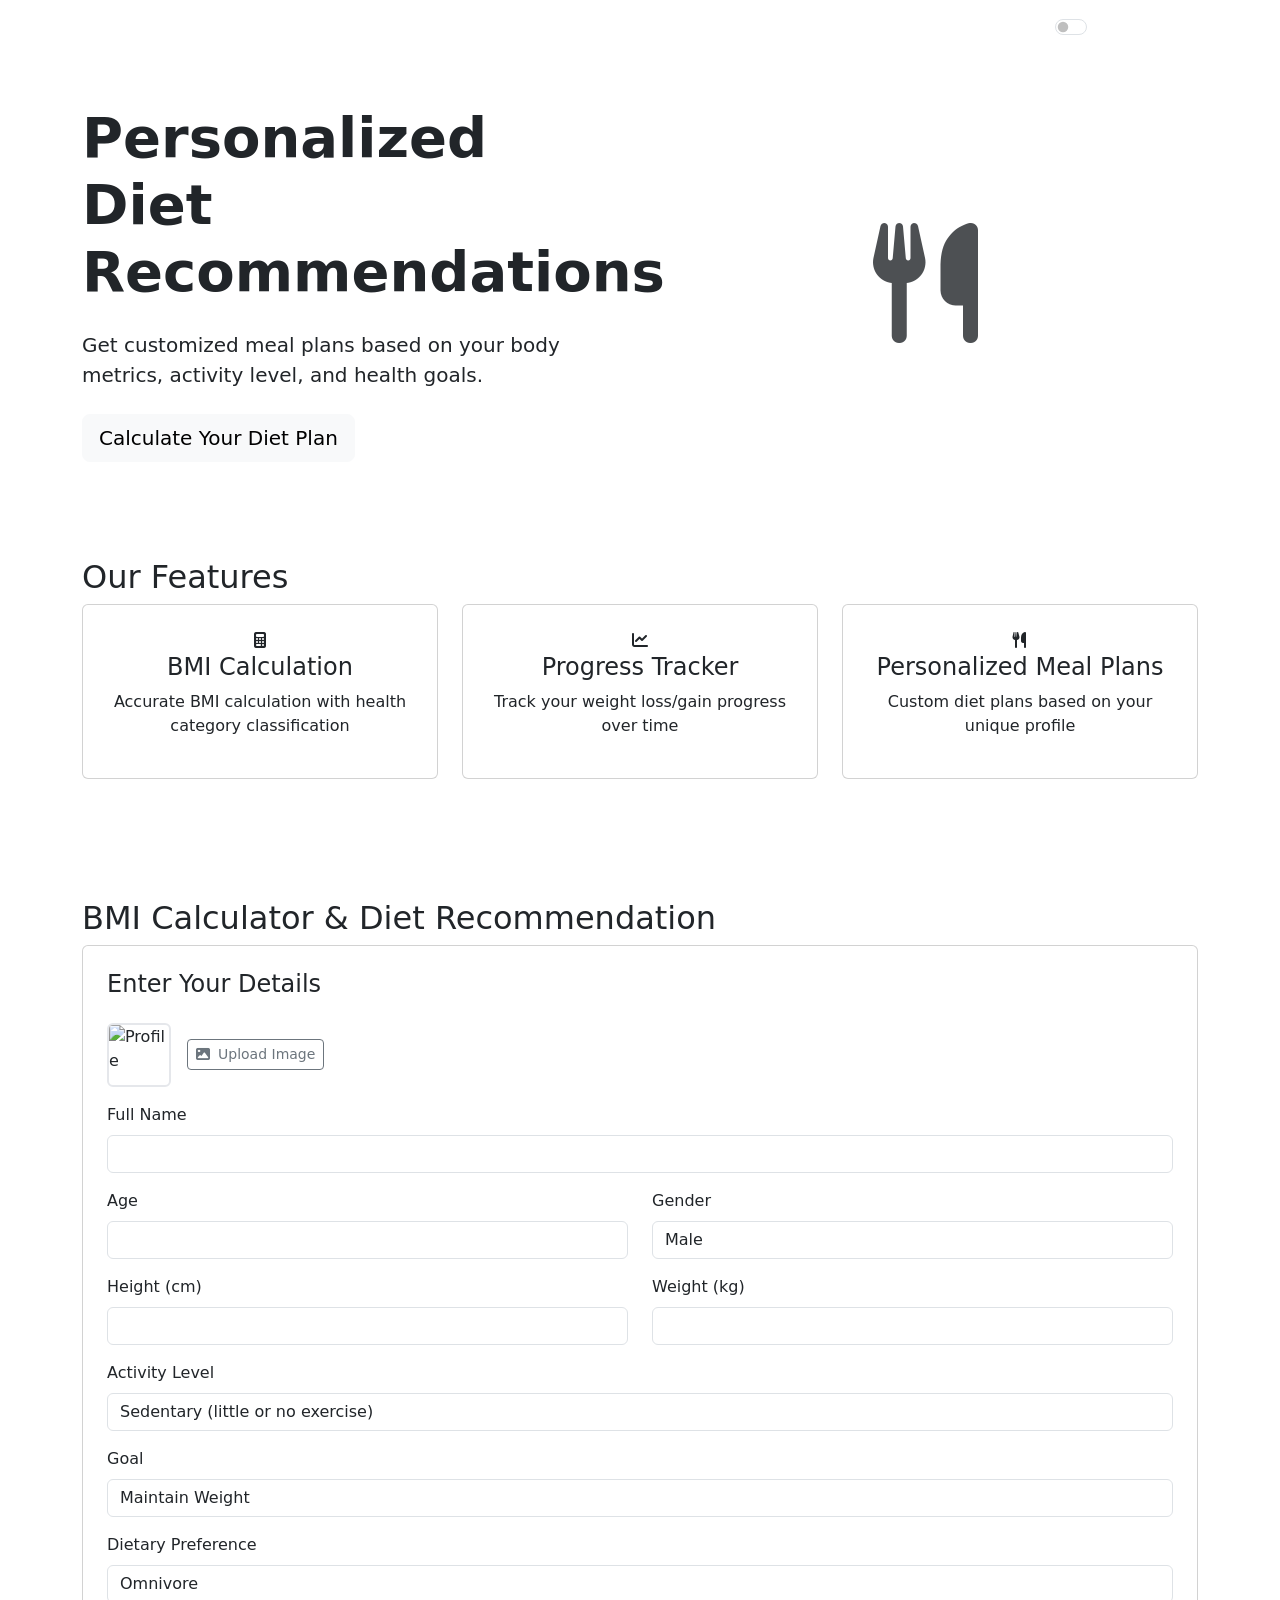
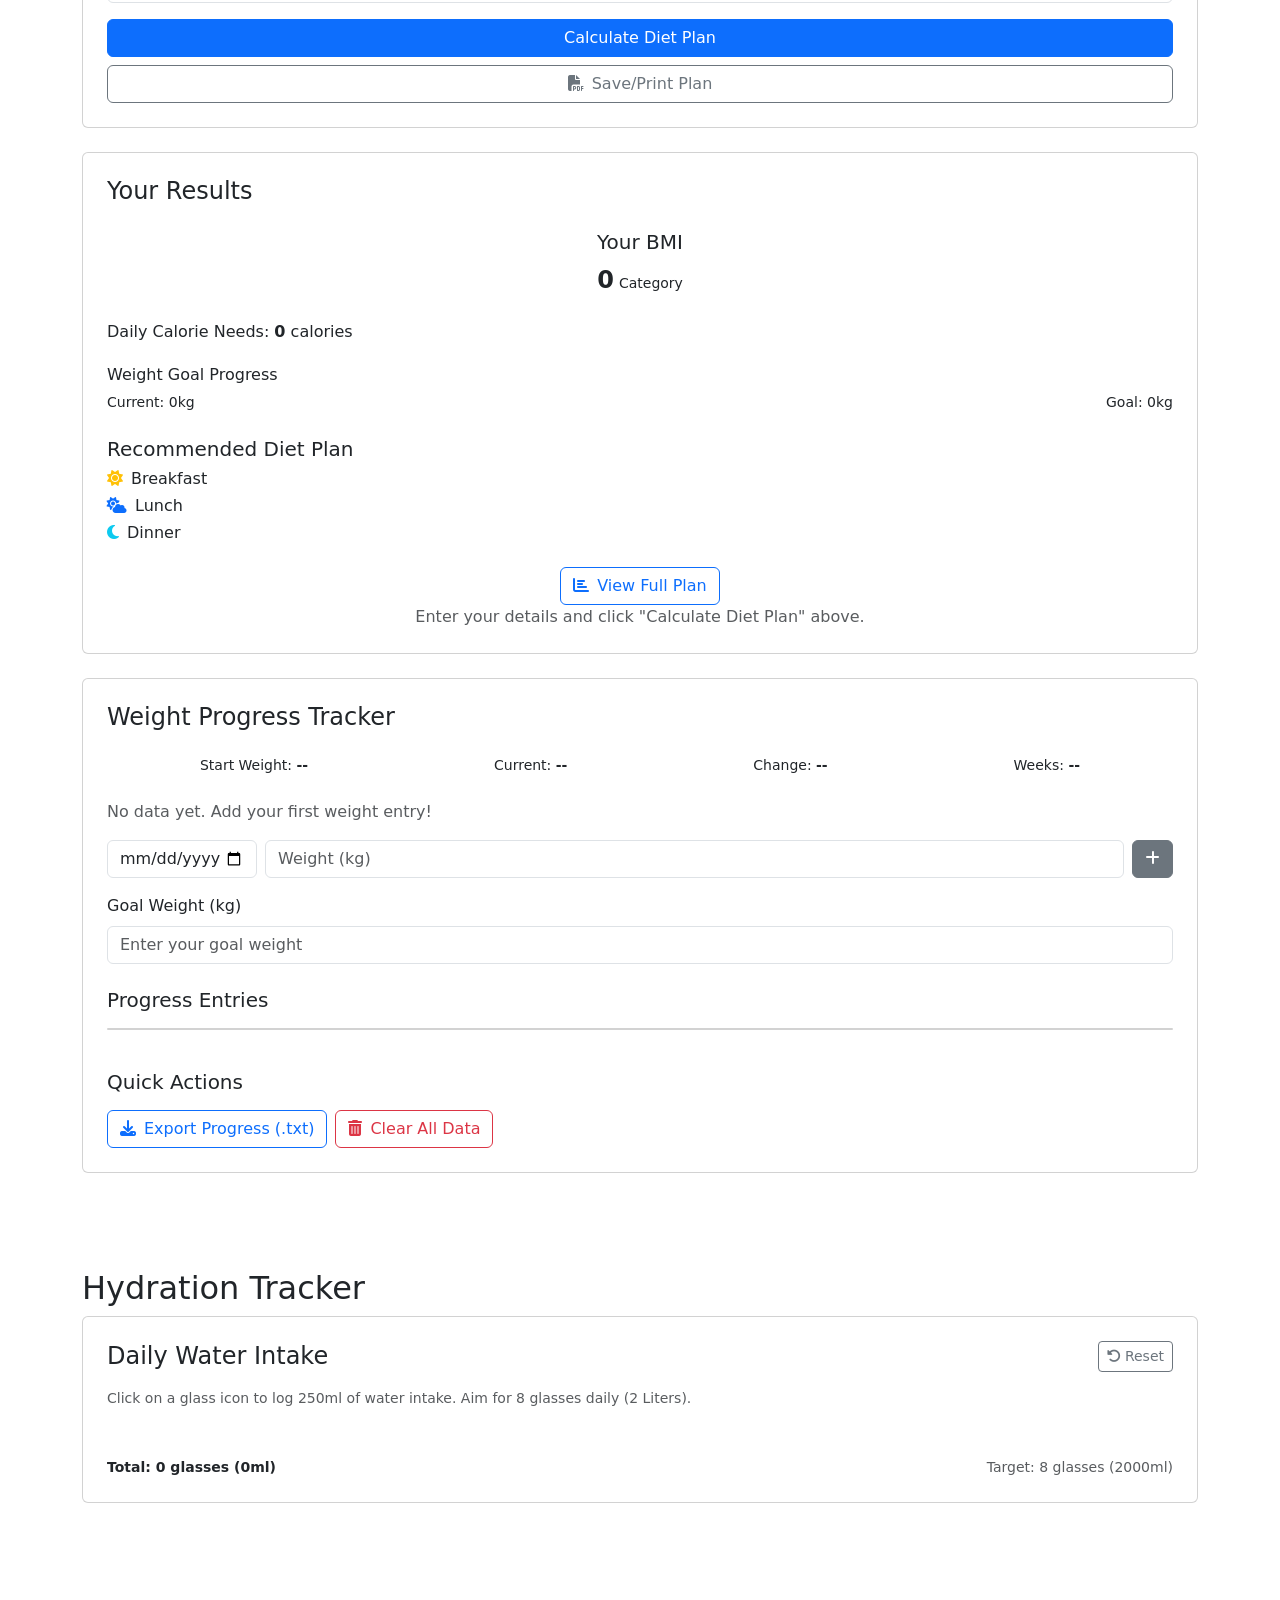
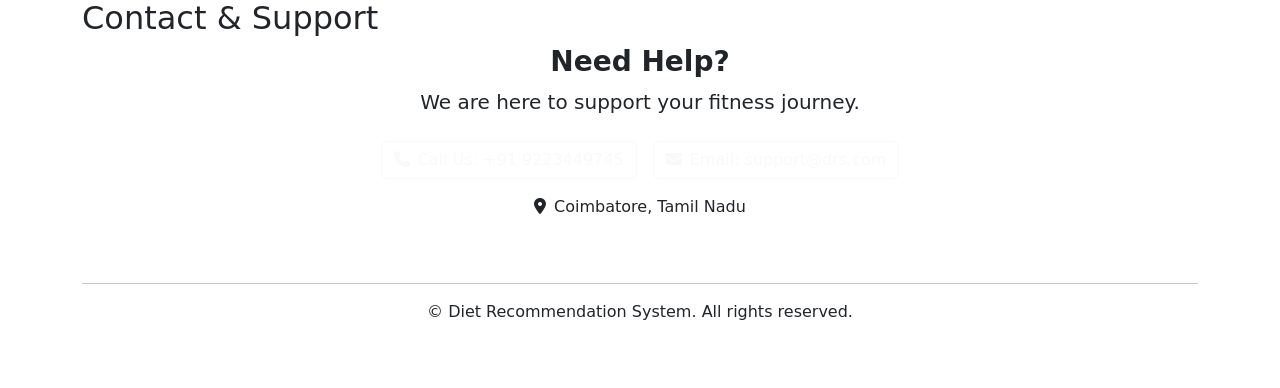
==== index.html @ 043c465a "Add files via upload" ====
<!DOCTYPE html>
<html lang="en">
<head>
    <meta charset="UTF-8">
    <meta name="viewport" content="width=device-width, initial-scale=1.0">
    <title>Diet Recommendation System</title>
    <link href="https://cdn.jsdelivr.net/npm/bootstrap@5.3.0/dist/css/bootstrap.min.css" rel="stylesheet">
    <link rel="stylesheet" href="https://cdnjs.cloudflare.com/ajax/libs/font-awesome/6.4.0/css/all.min.css">
    <link rel="stylesheet" href="assets/css/style.css">
</head>
<body>
    <nav class="navbar navbar-expand-lg navbar-dark">
        <div class="container">
            <a class="navbar-brand" href="#home">
                <i class="fa-solid fa-seedling me-2"></i>Diet Recommendation System
            </a>
            <button class="navbar-toggler" type="button" data-bs-toggle="collapse" data-bs-target="#navbarNav">
                <span class="navbar-toggler-icon"></span>
            </button>
            <div class="collapse navbar-collapse" id="navbarNav">
                <ul class="navbar-nav ms-auto">
                    <li class="nav-item">
                        <a class="nav-link active" href="#home">Home</a>
                    </li>
                    <li class="nav-item">
                        <a class="nav-link" href="#features">Features</a>
                    </li>
                    <li class="nav-item">
                        <a class="nav-link" href="#calculator">BMI Calculator</a>
                    </li>
                    <li class="nav-item">
                        <a class="nav-link" href="#contact">Contact</a>
                    </li>
                </ul>
                <div class="ms-lg-3 mt-3 mt-lg-0">
                    <div class="form-check form-switch text-white">
                        <input class="form-check-input" type="checkbox" id="darkToggle">
                        <label class="form-check-label" for="darkToggle"><i class="fa-solid fa-moon me-1"></i>Dark Mode</label>
                    </div>
                </div>
            </div>
        </div>
    </nav>

    <section id="home" class="container py-5">
        <div class="hero-section">
            <div class="row align-items-center">
                <div class="col-lg-6">
                    <h1 class="display-4 fw-bold mb-4">Personalized Diet Recommendations</h1>
                    <p class="lead mb-4">Get customized meal plans based on your body metrics, activity level, and health goals.</p>
                    <button class="btn btn-light btn-lg" data-scroll-target="#calculator">Calculate Your Diet Plan</button>
                </div>
                <div class="col-lg-6 text-center">
                    <i class="fas fa-utensils" style="font-size: 120px; opacity: 0.8;"></i>
                </div>
            </div>
        </div>
    </section>

    <section id="features" class="container py-5">
        <h2 class="section-title">Our Features</h2>
        <div class="row">
            <div class="col-md-4 mb-4">
                <div class="card text-center p-4 h-100">
                    <div class="feature-icon mx-auto">
                        <i class="fas fa-calculator"></i>
                    </div>
                    <h4>BMI Calculation</h4>
                    <p>Accurate BMI calculation with health category classification</p>
                </div>
            </div>
            <div class="col-md-4 mb-4">
                <div class="card text-center p-4 h-100">
                    <div class="feature-icon mx-auto">
                        <i class="fas fa-chart-line"></i>
                    </div>
                    <h4>Progress Tracker</h4>
                    <p>Track your weight loss/gain progress over time</p>
                </div>
            </div>
            <div class="col-md-4 mb-4">
                <div class="card text-center p-4 h-100">
                    <div class="feature-icon mx-auto">
                        <i class="fas fa-utensils"></i>
                    </div>
                    <h4>Personalized Meal Plans</h4>
                    <p>Custom diet plans based on your unique profile</p>
                </div>
            </div>
        </div>
    </section>

    <section id="calculator" class="container py-5">
        <h2 class="section-title">BMI Calculator & Diet Recommendation</h2>
        <div class="row">
            <div class="col-12">
                <div class="card p-4">
                    <h4 class="mb-4">Enter Your Details</h4>
                    <form id="dietForm" novalidate>
                        <div class="mb-3 d-flex align-items-center gap-3">
                            <img id="profileImagePreview" alt="Profile" class="profile-image rounded" style="width:64px;height:64px;object-fit:cover;border:2px solid #e5e7eb;" />
                            <label class="btn btn-sm btn-outline-secondary mb-0">
                                <i class="fa-solid fa-image me-2"></i>Upload Image
                                <input type="file" accept="image/*" id="profileImageInput" class="d-none" />
                            </label>
                        </div>
                        <div class="mb-3">
                            <label class="form-label">Full Name</label>
                            <input type="text" class="form-control" id="name" required>
                            <div class="invalid-feedback">Please enter your name.</div>
                        </div>
                        <div class="row">
                            <div class="col-md-6 mb-3">
                                <label class="form-label">Age</label>
                                <input type="number" min="10" max="120" class="form-control" id="age" required>
                                <div class="invalid-feedback">Age must be between 10 and 120.</div>
                            </div>
                            <div class="col-md-6 mb-3">
                                <label class="form-label">Gender</label>
                                <select class="form-control" id="gender" required>
                                    <option value="male">Male</option>
                                    <option value="female">Female</option>
                                </select>
                                <div class="invalid-feedback">Please select gender.</div>
                            </div>
                        </div>
                        <div class="row">
                            <div class="col-md-6 mb-3">
                                <label class="form-label">Height (cm)</label>
                                <input type="number" min="50" step="0.1" class="form-control" id="height" required>
                                <div class="invalid-feedback">Please enter valid height.</div>
                            </div>
                            <div class="col-md-6 mb-3">
                                <label class="form-label">Weight (kg)</label>
                                <input type="number" min="20" step="0.1" class="form-control" id="weight" required>
                                <div class="invalid-feedback">Please enter valid weight.</div>
                            </div>
                        </div>
                        <div class="mb-3">
                            <label class="form-label">Activity Level</label>
                            <select class="form-control" id="activity" required>
                                <option value="sedentary">Sedentary (little or no exercise)</option>
                                <option value="light">Light (exercise 1-3 days/week)</option>
                                <option value="moderate">Moderate (exercise 3-5 days/week)</option>
                                <option value="active">Active (exercise 6-7 days/week)</option>
                                <option value="veryActive">Very Active (hard exercise daily)</option>
                            </select>
                        </div>
                        <div class="mb-3">
                            <label class="form-label">Goal</label>
                            <select class="form-control" id="goal" required>
                                <option value="maintain">Maintain Weight</option>
                                <option value="lose">Lose Weight</option>
                                <option value="gain">Gain Weight</option>
                            </select>
                        </div>
                        <div class="mb-3">
                            <label class="form-label">Dietary Preference</label>
                            <select class="form-control" id="dietPref" required>
                                <option value="omnivore">Omnivore</option>
                                <option value="vegetarian">Vegetarian</option>
                                <option value="vegan">Vegan</option>
                            </select>
                        </div>
                        <button type="button" class="btn btn-primary w-100" id="calculateBtn">Calculate Diet Plan</button>
                        <button type="button" class="btn btn-outline-secondary w-100 mt-2" id="savePdfBtn"><i class="fa-solid fa-file-pdf me-2"></i>Save/Print Plan</button>
                    </form>
                </div>
            </div>
            <div class="col-12 mt-4">
                <div class="card p-4">
                    <h4 class="mb-4">Your Results</h4>
                    <div id="resultsSection" class="hidden">
                        <div class="text-center mb-4">
                            <h5>Your BMI</h5>
                            <div class="bmi-gauge">
                                <div class="bmi-center">
                                    <span id="bmiValue" class="fw-bold" style="font-size: 24px;">0</span>
                                    <span id="bmiCategory" class="small">Category</span>
                                </div>
                            </div>
                        </div>
                        <div class="mb-4">
                            <h6>Daily Calorie Needs: <span id="calories" class="fw-bold">0</span> calories</h6>
                            <div class="progress-container">
                                <div class="progress-bar-custom" id="calorieProgress" style="width: 0%"></div>
                            </div>
                        </div>
                        <div class="mb-4">
                            <h6>Weight Goal Progress</h6>
                            <div class="progress-container">
                                <div class="progress-bar-custom" id="goalProgress" style="width: 30%"></div>
                            </div>
                            <div class="d-flex justify-content-between small">
                                <span>Current: <span id="currentWeight">0</span>kg</span>
                                <span>Goal: <span id="goalWeight">0</span>kg</span>
                            </div>
                        </div>
                        <div>
                            <h5>Recommended Diet Plan</h5>
                            <div class="diet-card">
                                <h6><i class="fas fa-sun me-2 text-warning"></i>Breakfast</h6>
                                <ul id="breakfastList" class="mb-0"></ul>
                            </div>
                            <div class="diet-card">
                                <h6><i class="fas fa-cloud-sun me-2 text-primary"></i>Lunch</h6>
                                <ul id="lunchList" class="mb-0"></ul>
                            </div>
                            <div class="diet-card">
                                <h6><i class="fas fa-moon me-2 text-info"></i>Dinner</h6>
                                <ul id="dinnerList" class="mb-0"></ul>
                            </div>
                        </div>
                        <div class="text-center mt-4">
                            <button id="viewDetailsBtn" class="btn btn-outline-primary"><i class="fa-solid fa-chart-bar me-2"></i>View Full Plan</button>
                        </div>
                    </div>
                    <div id="noResults" class="text-center">
                        <p class="text-muted mb-0">Enter your details and click "Calculate Diet Plan" above.</p>
                    </div>
                </div>
            </div>
            <div class="col-12 mt-4">
                <div class="card p-4" id="progressTrackerCard">
                    <h4 class="mb-4">Weight Progress Tracker</h4>
                    <div id="progressSummary" class="d-flex justify-content-around text-center mb-4 small">
                        <div>Start Weight: <strong id="startWeight">--</strong></div>
                        <div>Current: <strong id="currentProgress">--</strong></div>
                        <div>Change: <strong id="totalChange">--</strong></div>
                        <div>Weeks: <strong id="weeksTracking">--</strong></div>
                    </div>
                    
                    <div id="progressChart" class="chart-box">
                        <p class="text-muted m-0">No data yet. Add your first weight entry!</p>
                        <div id="chartTooltip" class="chart-tooltip"></div>
                    </div>
                    
                    <div class="d-flex align-items-center gap-2 mt-3">
                        <input type="date" id="progressDate" class="form-control" style="width: 150px;">
                        <input type="number" min="10" step="0.1" id="progressWeight" class="form-control" placeholder="Weight (kg)" required>
                        <button type="button" id="addProgressBtn" class="btn btn-secondary flex-shrink-0"><i class="fa-solid fa-plus"></i></button>
                    </div>

                    <div class="mt-3">
                      <label for="goalWeightInput" class="form-label">Goal Weight (kg)</label>
                      <input type="number" min="10" step="0.1" id="goalWeightInput" class="form-control" placeholder="Enter your goal weight">
                    </div>

                    <h5 class="mt-4 mb-3">Progress Entries</h5>
                    <ul id="progressEntriesList" class="list-group mb-3" style="max-height: 200px; overflow-y: auto;"></ul>

                    <h5 class="mt-4 mb-3">Quick Actions</h5>
                    <div class="d-flex flex-wrap gap-2">
                        <button type="button" id="exportProgressBtn" class="btn btn-outline-primary"><i class="fa-solid fa-download me-2"></i>Export Progress (.txt)</button>
                        <button type="button" id="clearProgressBtn" class="btn btn-outline-danger"><i class="fa-solid fa-trash-can me-2"></i>Clear All Data</button>
                    </div>
                </div>
            </div>
        </div>
    </section>

    <section id="hydration" class="container py-5">
        <h2 class="section-title">Hydration Tracker</h2>
        <div class="card p-4" id="hydrationTrackerCard">
            <div class="d-flex justify-content-between align-items-center mb-3">
                <h4 class="mb-0">Daily Water Intake</h4>
                <div class="d-flex align-items-center gap-2">
                    <button type="button" id="resetWaterBtn" class="btn btn-sm btn-outline-secondary"><i class="fa-solid fa-rotate-left me-1"></i>Reset</button>
                </div>
            </div>
            <p class="small text-muted mb-3">Click on a glass icon to log 250ml of water intake. Aim for 8 glasses daily (2 Liters).</p>

            <div class="water-grid mb-3" id="waterTracker">
                </div>
            <div class="mt-3">
                <div class="d-flex justify-content-between small">
                    <span class="fw-bold">Total: <span id="waterCount">0</span> glasses (<span id="waterVolume">0</span>ml)</span>
                    <span class="text-muted">Target: 8 glasses (2000ml)</span>
                </div>
            </div>
        </div>
    </section>

    <section id="contact" class="container py-5">
        <h2 class="section-title">Contact & Support</h2>
        <div class="contact-card text-center">
            <div class="row justify-content-center">
                <div class="col-md-8">
                    <h3 class="fw-bold">Need Help?</h3>
                    <p class="lead">We are here to support your fitness journey.</p>
                    <div class="d-flex flex-column flex-md-row justify-content-center gap-3 mt-4">
                        <a href="tel:+919223449745" class="btn btn-outline-light"><i class="fas fa-phone me-2"></i>Call Us: +91 9223449745</a>
                        <a href="mailto:support@drs.com" class="btn btn-outline-light"><i class="fas fa-envelope me-2"></i>Email: support@drs.com</a>
                    </div>
                    <p class="mt-3"><i class="fa-solid fa-location-dot me-2"></i>Coimbatore, Tamil Nadu</p>
                    <div class="social-links mt-4">
                        <a href="#" class="text-white mx-2"><i class="fab fa-facebook-f fa-lg"></i></a>
                        <a href="#" class="text-white mx-2"><i class="fab fa-twitter fa-lg"></i></a>
                        <a href="#" class="text-white mx-2"><i class="fab fa-instagram fa-lg"></i></a>
                        <a href="#" class="text-white mx-2"><i class="fab fa-linkedin-in fa-lg"></i></a>
                    </div>
                </div>
            </div>
            <hr class="bg-light">
            <div class="text-center">
                <p>&copy; <span id="year"></span> Diet Recommendation System. All rights reserved.</p>
            </div>
        </div>
    </section>

    <div class="modal fade" id="groceryModal" tabindex="-1" aria-labelledby="groceryModalLabel" aria-hidden="true">
      <div class="modal-dialog modal-dialog-scrollable">
        <div class="modal-content">
          <div class="modal-header">
            <h5 class="modal-title" id="groceryModalLabel"><i class="fa-solid fa-cart-shopping me-2"></i>Grocery List</h5>
            <button type="button" class="btn-close" data-bs-dismiss="modal" aria-label="Close"></button>
          </div>
          <div class="modal-body">
            <ul id="groceryList" class="mb-0"></ul>
          </div>
          <div class="modal-footer">
            <button id="copyGroceryBtn" type="button" class="btn btn-outline-secondary"><i class="fa-regular fa-copy me-2"></i>Copy</button>
            <button id="downloadGroceryBtn" type="button" class="btn btn-primary"><i class="fa-solid fa-download me-2"></i>Download</button>
          </div>
        </div>
      </div>
    </div>

    <script src="https://cdn.jsdelivr.net/npm/bootstrap@5.3.0/dist/js/bootstrap.bundle.min.js"></script>
    <script src="assets/js/app.js"></script>
</body>
</html>
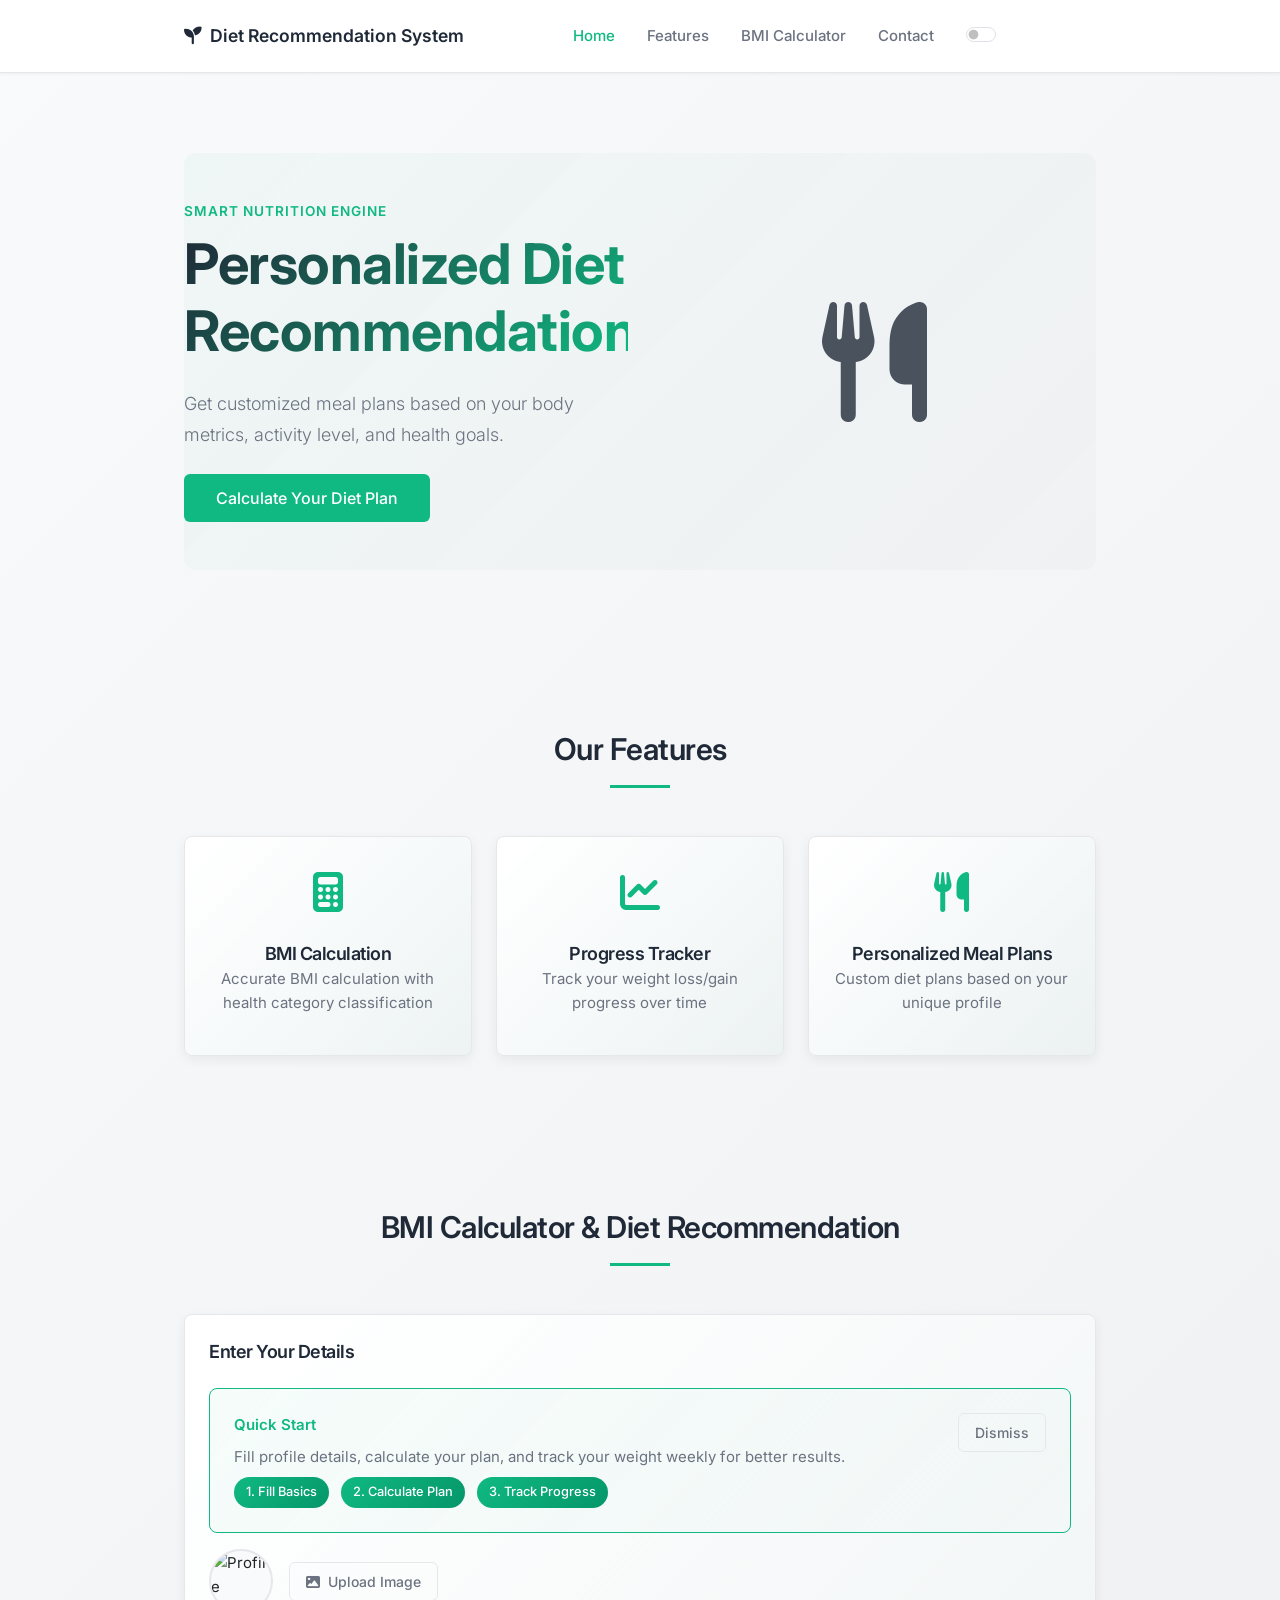
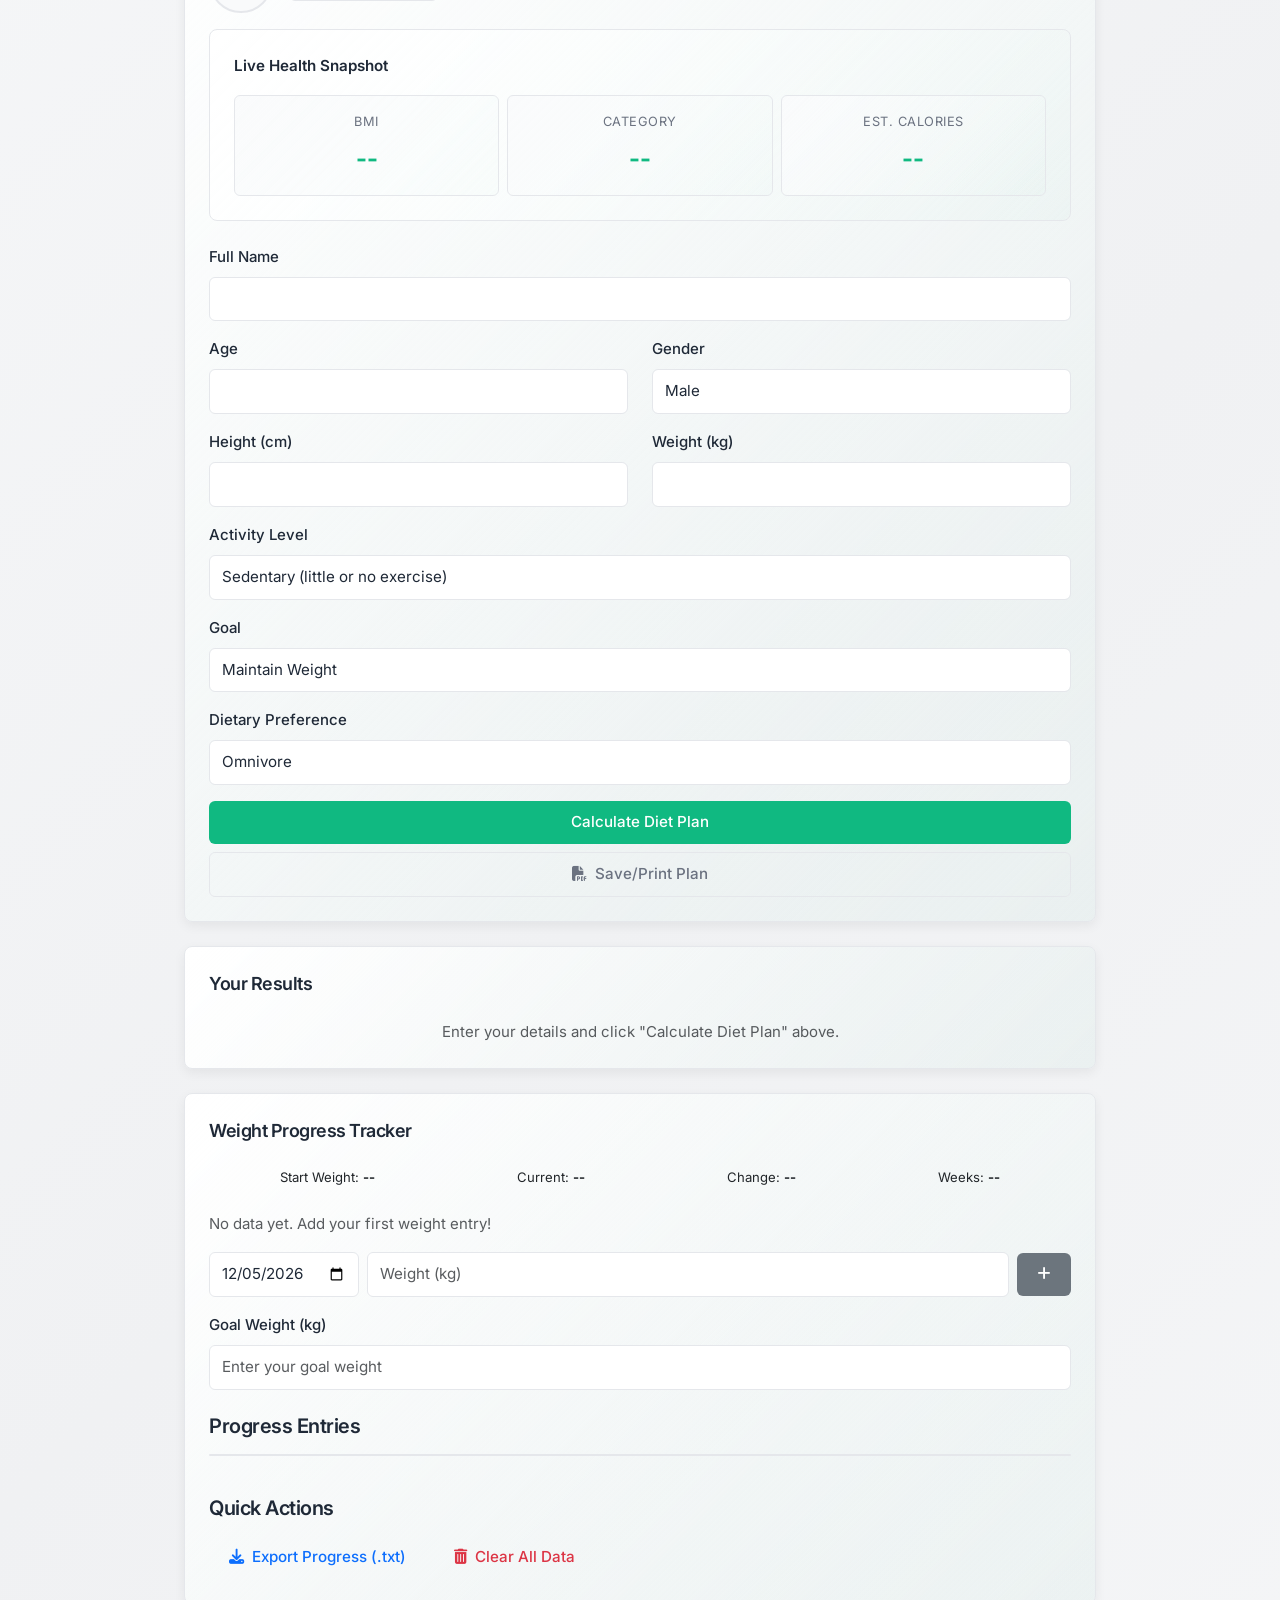
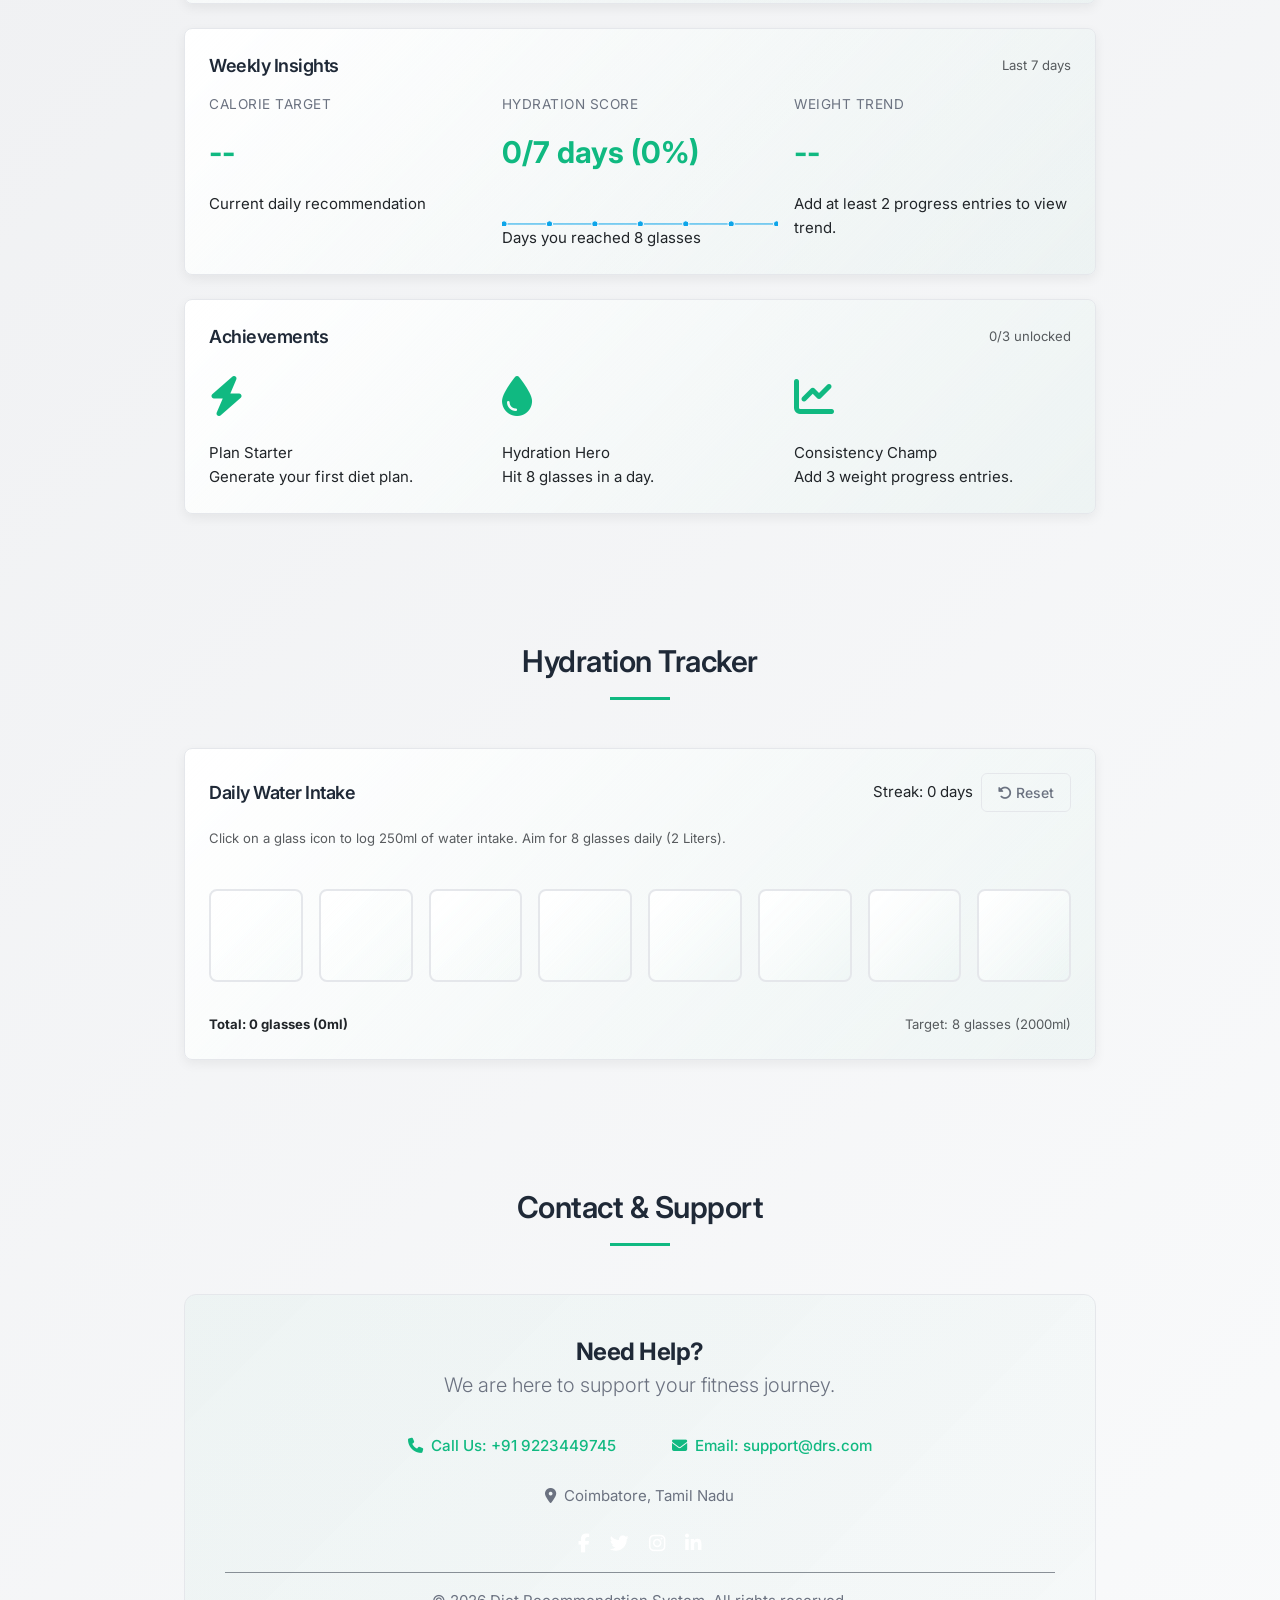
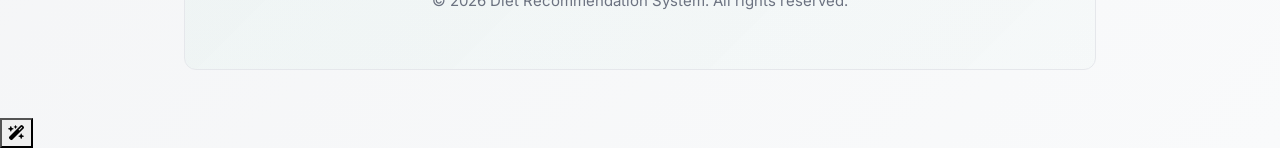
==== commit b4c56bbd: "Refine UI and documentation" ====
--- a/index.html
+++ b/index.html
@@ -6,7 +6,7 @@
     <title>Diet Recommendation System</title>
     <link href="https://cdn.jsdelivr.net/npm/bootstrap@5.3.0/dist/css/bootstrap.min.css" rel="stylesheet">
     <link rel="stylesheet" href="https://cdnjs.cloudflare.com/ajax/libs/font-awesome/6.4.0/css/all.min.css">
-    <link rel="stylesheet" href="assets/css/style.css">
+    <link rel="stylesheet" href="style.css">
 </head>
 <body>
     <nav class="navbar navbar-expand-lg navbar-dark">
@@ -46,6 +46,7 @@
         <div class="hero-section">
             <div class="row align-items-center">
                 <div class="col-lg-6">
+                    <p class="hero-kicker mb-2">Smart Nutrition Engine</p>
                     <h1 class="display-4 fw-bold mb-4">Personalized Diet Recommendations</h1>
                     <p class="lead mb-4">Get customized meal plans based on your body metrics, activity level, and health goals.</p>
                     <button class="btn btn-light btn-lg" data-scroll-target="#calculator">Calculate Your Diet Plan</button>
@@ -96,13 +97,50 @@
             <div class="col-12">
                 <div class="card p-4">
                     <h4 class="mb-4">Enter Your Details</h4>
+                    <div id="onboardingTips" class="onboarding-tips mb-3 hidden" role="status" aria-live="polite">
+                        <div class="d-flex justify-content-between align-items-start gap-3">
+                            <div>
+                                <div class="tips-title">Quick Start</div>
+                                <p class="mb-2">Fill profile details, calculate your plan, and track your weight weekly for better results.</p>
+                                <div class="tips-chips">
+                                    <span class="tips-chip">1. Fill Basics</span>
+                                    <span class="tips-chip">2. Calculate Plan</span>
+                                    <span class="tips-chip">3. Track Progress</span>
+                                </div>
+                            </div>
+                            <button type="button" id="dismissTipsBtn" class="btn btn-sm btn-outline-secondary flex-shrink-0">Dismiss</button>
+                        </div>
+                    </div>
                     <form id="dietForm" novalidate>
                         <div class="mb-3 d-flex align-items-center gap-3">
-                            <img id="profileImagePreview" alt="Profile" class="profile-image rounded" style="width:64px;height:64px;object-fit:cover;border:2px solid #e5e7eb;" />
+                            <img id="profileImagePreview" alt="Profile" class="profile-image profile-circle" style="width:64px;height:64px;object-fit:cover;border:2px solid #e5e7eb;" />
                             <label class="btn btn-sm btn-outline-secondary mb-0">
                                 <i class="fa-solid fa-image me-2"></i>Upload Image
                                 <input type="file" accept="image/*" id="profileImageInput" class="d-none" />
                             </label>
+                        </div>
+                        <div class="live-summary mb-4" id="liveSummaryCard">
+                            <div class="live-summary-title">Live Health Snapshot</div>
+                            <div class="row g-2">
+                                <div class="col-md-4">
+                                    <div class="summary-pill">
+                                        <span class="label">BMI</span>
+                                        <strong id="liveBmi">--</strong>
+                                    </div>
+                                </div>
+                                <div class="col-md-4">
+                                    <div class="summary-pill">
+                                        <span class="label">Category</span>
+                                        <strong id="liveCategory">--</strong>
+                                    </div>
+                                </div>
+                                <div class="col-md-4">
+                                    <div class="summary-pill">
+                                        <span class="label">Est. Calories</span>
+                                        <strong id="liveCalories">--</strong>
+                                    </div>
+                                </div>
+                            </div>
                         </div>
                         <div class="mb-3">
                             <label class="form-label">Full Name</label>
@@ -174,6 +212,7 @@
                         <div class="text-center mb-4">
                             <h5>Your BMI</h5>
                             <div class="bmi-gauge">
+                                <div id="bmiNeedle" class="bmi-needle" aria-hidden="true"></div>
                                 <div class="bmi-center">
                                     <span id="bmiValue" class="fw-bold" style="font-size: 24px;">0</span>
                                     <span id="bmiCategory" class="small">Category</span>
@@ -212,6 +251,7 @@
                             </div>
                         </div>
                         <div class="text-center mt-4">
+                            <button id="shuffleMealsBtn" class="btn btn-outline-secondary me-2"><i class="fa-solid fa-shuffle me-2"></i>Shuffle Meals</button>
                             <button id="viewDetailsBtn" class="btn btn-outline-primary"><i class="fa-solid fa-chart-bar me-2"></i>View Full Plan</button>
                         </div>
                     </div>
@@ -256,6 +296,70 @@
                     </div>
                 </div>
             </div>
+            <div class="col-12 mt-4">
+                <div class="card p-4" id="weeklyInsightsCard">
+                    <div class="d-flex justify-content-between align-items-center mb-3">
+                        <h4 class="mb-0">Weekly Insights</h4>
+                        <span class="small text-muted">Last 7 days</span>
+                    </div>
+                    <div class="row g-3">
+                        <div class="col-md-4">
+                            <div class="insight-item">
+                                <div class="insight-label">Calorie Target</div>
+                                <div class="insight-value" id="weeklyCalories">--</div>
+                                <div class="insight-note">Current daily recommendation</div>
+                            </div>
+                        </div>
+                        <div class="col-md-4">
+                            <div class="insight-item">
+                                <div class="insight-label">Hydration Score</div>
+                                <div class="insight-value" id="weeklyHydration">--</div>
+                                <div class="insight-spark" id="weeklyHydrationSpark" aria-hidden="true"></div>
+                                <div class="insight-note">Days you reached 8 glasses</div>
+                            </div>
+                        </div>
+                        <div class="col-md-4">
+                            <div class="insight-item">
+                                <div class="insight-label">Weight Trend</div>
+                                <div class="insight-value" id="weeklyTrend">--</div>
+                                <div class="insight-spark" id="weeklyTrendSpark" aria-hidden="true"></div>
+                                <div class="insight-note" id="weeklyTrendNote">Add progress entries to unlock trend.</div>
+                            </div>
+                        </div>
+                    </div>
+                </div>
+            </div>
+            <div class="col-12 mt-4">
+                <div class="card p-4" id="achievementsCard">
+                    <div class="d-flex justify-content-between align-items-center mb-3">
+                        <h4 class="mb-0">Achievements</h4>
+                        <span class="small text-muted" id="achievementCounter">0/3 unlocked</span>
+                    </div>
+                    <div class="row g-3" id="achievementGrid">
+                        <div class="col-md-4">
+                            <div class="achievement-item" data-achievement="planStarter">
+                                <div class="achievement-icon"><i class="fa-solid fa-bolt"></i></div>
+                                <div class="achievement-title">Plan Starter</div>
+                                <div class="achievement-note">Generate your first diet plan.</div>
+                            </div>
+                        </div>
+                        <div class="col-md-4">
+                            <div class="achievement-item" data-achievement="hydrationHero">
+                                <div class="achievement-icon"><i class="fa-solid fa-droplet"></i></div>
+                                <div class="achievement-title">Hydration Hero</div>
+                                <div class="achievement-note">Hit 8 glasses in a day.</div>
+                            </div>
+                        </div>
+                        <div class="col-md-4">
+                            <div class="achievement-item" data-achievement="consistencyChamp">
+                                <div class="achievement-icon"><i class="fa-solid fa-chart-line"></i></div>
+                                <div class="achievement-title">Consistency Champ</div>
+                                <div class="achievement-note">Add 3 weight progress entries.</div>
+                            </div>
+                        </div>
+                    </div>
+                </div>
+            </div>
         </div>
     </section>
 
@@ -265,6 +369,7 @@
             <div class="d-flex justify-content-between align-items-center mb-3">
                 <h4 class="mb-0">Daily Water Intake</h4>
                 <div class="d-flex align-items-center gap-2">
+                    <span class="streak-badge" id="hydrationStreak">Streak: 0 days</span>
                     <button type="button" id="resetWaterBtn" class="btn btn-sm btn-outline-secondary"><i class="fa-solid fa-rotate-left me-1"></i>Reset</button>
                 </div>
             </div>
@@ -326,7 +431,19 @@
       </div>
     </div>
 
+    <button id="quickActionFab" class="quick-action-fab" type="button" aria-label="Open quick actions">
+        <i class="fa-solid fa-wand-magic-sparkles"></i>
+    </button>
+    <div id="quickActionPanel" class="quick-action-panel hidden" aria-live="polite">
+        <button type="button" class="btn btn-sm btn-primary w-100 mb-2" data-quick-target="#calculator">Go To Calculator</button>
+        <button type="button" class="btn btn-sm btn-outline-primary w-100 mb-2" data-quick-target="#hydration">Go To Hydration</button>
+        <button type="button" class="btn btn-sm btn-outline-primary w-100 mb-2" id="quickToggleThemeBtn">Toggle Theme</button>
+        <button type="button" class="btn btn-sm btn-outline-primary w-100" id="quickExportProgressBtn">Export Progress</button>
+    </div>
+
+    <div id="toastContainer" class="toast-container-custom" aria-live="polite" aria-atomic="true"></div>
+
     <script src="https://cdn.jsdelivr.net/npm/bootstrap@5.3.0/dist/js/bootstrap.bundle.min.js"></script>
-    <script src="assets/js/app.js"></script>
+    <script src="app.js"></script>
 </body>
 </html>
--- a/style.css
+++ b/style.css
@@ -0,0 +1,1173 @@
+@import url('https://fonts.googleapis.com/css2?family=Inter:wght@400;500;600;700&display=swap');
+
+:root {
+  --primary: #1f2937;
+  --accent: #10b981;
+  --text: #1f2937;
+  --text-light: #6b7280;
+  --bg: #ffffff;
+  --bg-soft: #f9fafb;
+  --border: #e5e7eb;
+  --shadow: 0 4px 12px rgba(0, 0, 0, 0.06);
+  --shadow-lg: 0 8px 20px rgba(0, 0, 0, 0.1);
+}
+
+[data-theme="dark"] {
+  --primary: #ffffff;
+  --accent: #34d399;
+  --text: #f3f4f6;
+  --text-light: #d1d5db;
+  --bg: #111827;
+  --bg-soft: #1f2937;
+  --border: #374151;
+  --shadow: 0 4px 12px rgba(0, 0, 0, 0.3);
+  --shadow-lg: 0 8px 20px rgba(0, 0, 0, 0.4);
+}
+
+* {
+  box-sizing: border-box;
+}
+
+body {
+  font-family: 'Inter', sans-serif;
+  background: linear-gradient(135deg, #f9fafb 0%, #f0f1f3 50%, #f9fafb 100%);
+  color: var(--text);
+  line-height: 1.6;
+  font-size: 15px;
+  margin: 0;
+  padding: 0;
+  transition: background 0.3s ease, color 0.3s ease;
+  scroll-behavior: smooth;
+}
+
+.container {
+  max-width: 960px;
+  margin: 0 auto;
+  padding: 0 1.5rem;
+}
+
+/* ===== TYPOGRAPHY ===== */
+h1, h2, h3, h4, h5, h6 {
+  font-weight: 600;
+  letter-spacing: -0.5px;
+  color: var(--primary);
+  margin: 0;
+}
+
+h1 { font-size: 2.5rem; line-height: 1.2; }
+h2 { font-size: 1.875rem; line-height: 1.3; margin: 2rem 0 1.5rem 0; }
+h3 { font-size: 1.25rem; line-height: 1.4; }
+h4 { font-size: 1.125rem; line-height: 1.4; }
+
+p {
+  color: var(--text-light);
+  margin: 0 0 1rem 0;
+}
+
+/* ===== SECTIONS ===== */
+section {
+  padding: 4rem 0;
+  opacity: 0;
+  animation: fadeInUp 0.6s ease forwards;
+  animation-fill-mode: both;
+}
+
+section:nth-child(1) { animation-delay: 0.1s; }
+section:nth-child(2) { animation-delay: 0.2s; }
+section:nth-child(3) { animation-delay: 0.3s; }
+section:nth-child(4) { animation-delay: 0.4s; }
+section:nth-child(5) { animation-delay: 0.5s; }
+section:nth-child(6) { animation-delay: 0.6s; }
+
+@keyframes fadeInUp {
+  from {
+    opacity: 0;
+    transform: translateY(12px);
+  }
+  to {
+    opacity: 1;
+    transform: translateY(0);
+  }
+}
+
+section:first-of-type {
+  padding-top: 3rem;
+}
+
+/* ===== NAVBAR ===== */
+.navbar {
+  background-color: var(--bg);
+  border-bottom: 1px solid var(--border);
+  padding: 1rem 0 !important;
+  position: sticky;
+  top: 0;
+  z-index: 1000;
+  box-shadow: 0 1px 3px rgba(0, 0, 0, 0.05);
+  transition: all 0.3s ease;
+}
+
+.navbar-brand {
+  font-weight: 600;
+  color: var(--primary) !important;
+  font-size: 1.1rem;
+}
+
+.navbar .nav-link {
+  color: var(--text-light) !important;
+  font-weight: 500;
+  padding: 0.5rem 0.75rem !important;
+  margin: 0 0.25rem;
+  transition: color 0.2s ease;
+}
+
+.navbar .nav-link:hover,
+.navbar .nav-link.active {
+  color: var(--accent) !important;
+}
+
+.form-check-input {
+  cursor: pointer;
+}
+
+.form-check-input:checked {
+  background-color: var(--accent) !important;
+  border-color: var(--accent) !important;
+}
+
+/* ===== CARDS ===== */
+.card {
+  border: 1px solid var(--border);
+  border-radius: 8px;
+  background: linear-gradient(135deg, #ffffff 0%, rgba(16, 185, 129, 0.03) 100%);
+  box-shadow: var(--shadow);
+  transition: all 0.3s cubic-bezier(0.4, 0, 0.2, 1);
+  overflow: hidden;
+}
+
+.card:hover {
+  border-color: var(--accent);
+  box-shadow: var(--shadow-lg);
+  transform: translateY(-4px);
+}
+
+/* ===== BUTTONS ===== */
+.btn {
+  font-weight: 500;
+  border-radius: 6px;
+  padding: 0.625rem 1.25rem;
+  font-size: 0.95rem;
+  transition: all 0.2s ease;
+  border: none;
+  position: relative;
+  overflow: hidden;
+}
+
+.btn::before {
+  content: '';
+  position: absolute;
+  top: 50%;
+  left: 50%;
+  width: 0;
+  height: 0;
+  border-radius: 50%;
+  background: rgba(255, 255, 255, 0.3);
+  transform: translate(-50%, -50%);
+  transition: width 0.5s ease, height 0.5s ease;
+}
+
+.btn:active::before {
+  width: 300px;
+  height: 300px;
+}
+
+.btn-primary {
+  background-color: var(--accent);
+  color: white;
+}
+
+.btn-primary:hover {
+  background-color: #059669;
+  color: white;
+  transform: translateY(-2px);
+  box-shadow: 0 6px 16px rgba(16, 185, 129, 0.2);
+}
+
+.btn-light {
+  background-color: var(--accent);
+  color: white;
+}
+
+.btn-light:hover {
+  background-color: #059669;
+  color: white;
+  transform: translateY(-2px);
+  box-shadow: 0 6px 16px rgba(16, 185, 129, 0.2);
+}
+
+.btn-outline-secondary {
+  color: var(--text-light);
+  border: 1px solid var(--border);
+  background-color: transparent;
+}
+
+.btn-outline-secondary:hover {
+  background-color: var(--bg-soft);
+  color: var(--accent);
+  border-color: var(--accent);
+  transform: translateY(-1px);
+}
+
+.btn-sm {
+  padding: 0.5rem 1rem;
+  font-size: 0.875rem;
+}
+
+.btn-lg {
+  padding: 0.75rem 2rem;
+  font-size: 1rem;
+}
+
+/* ===== FORMS ===== */
+.form-control,
+.form-select {
+  border: 1px solid var(--border);
+  border-radius: 6px;
+  background-color: var(--bg);
+  color: var(--text);
+  padding: 0.625rem 0.75rem;
+  font-size: 0.95rem;
+  transition: all 0.2s ease;
+}
+
+.form-control:focus,
+.form-select:focus {
+  border-color: var(--accent);
+  box-shadow: 0 0 0 3px rgba(16, 185, 129, 0.1);
+  outline: none;
+  transform: translateY(-1px);
+}
+
+.form-label {
+  font-weight: 500;
+  color: var(--text);
+  margin-bottom: 0.5rem;
+  display: block;
+  transition: color 0.2s ease;
+}
+
+.form-control:focus ~ .form-label,
+.form-control:not(:placeholder-shown) ~ .form-label {
+  color: var(--accent);
+}
+
+.invalid-feedback {
+  color: #ef4444;
+  font-size: 0.85rem;
+  margin-top: 0.25rem;
+  animation: fadeIn 0.2s ease;
+}
+
+/* ===== HERO ===== */
+.hero-section {
+  text-align: left;
+  background: linear-gradient(135deg, rgba(16, 185, 129, 0.04) 0%, rgba(31, 41, 55, 0.02) 100%);
+  border-radius: 12px;
+  padding: 3rem 0;
+  margin: 2rem 0;
+}
+
+.hero-kicker {
+  font-size: 0.85rem;
+  font-weight: 600;
+  color: var(--accent);
+  text-transform: uppercase;
+  letter-spacing: 1px;
+}
+
+.hero-section h1 {
+  margin-bottom: 1.5rem;
+  background: linear-gradient(135deg, var(--primary) 0%, var(--accent) 100%);
+  -webkit-background-clip: text;
+  -webkit-text-fill-color: transparent;
+  background-clip: text;
+}
+
+.hero-section .lead {
+  font-size: 1.125rem;
+  color: var(--text-light);
+  margin-bottom: 2rem;
+  line-height: 1.7;
+}
+
+.hero-section i {
+  opacity: 0.15;
+  transition: opacity 0.3s ease;
+}
+
+/* ===== FEATURES SECTION ===== */
+.section-title {
+  text-align: center;
+  margin-bottom: 3rem;
+  position: relative;
+}
+
+.section-title::after {
+  content: '';
+  display: block;
+  width: 60px;
+  height: 3px;
+  background-color: var(--accent);
+  margin: 1rem auto 0;
+}
+
+.feature-icon {
+  font-size: 2.5rem;
+  color: var(--accent);
+  margin-bottom: 1rem;
+}
+
+/* ===== LIVE SUMMARY ===== */
+.live-summary {
+  background: linear-gradient(135deg, #ffffff 0%, rgba(16, 185, 129, 0.02) 100%);
+  border: 1px solid var(--border);
+  border-radius: 8px;
+  padding: 1.5rem;
+  margin-bottom: 2rem;
+}
+
+.live-summary-title {
+  font-weight: 600;
+  color: var(--text);
+  margin-bottom: 1rem;
+  font-size: 0.95rem;
+}
+
+.summary-pill {
+  background: linear-gradient(135deg, #fafbfc 0%, rgba(16, 185, 129, 0.01) 100%);
+  border: 1px solid var(--border);
+  border-radius: 6px;
+  padding: 1rem;
+  text-align: center;
+  transition: all 0.2s ease;
+}
+
+.summary-pill:hover {
+  border-color: var(--accent);
+  box-shadow: 0 2px 8px rgba(16, 185, 129, 0.1);
+}
+
+.summary-pill .label {
+  display: block;
+  font-size: 0.8rem;
+  color: var(--text-light);
+  text-transform: uppercase;
+  letter-spacing: 0.5px;
+  margin-bottom: 0.5rem;
+}
+
+.summary-pill strong {
+  display: block;
+  font-size: 1.5rem;
+  color: var(--accent);
+}
+
+/* ===== PROFILE IMAGE ===== */
+.profile-image {
+  border-radius: 6px;
+  background-color: var(--bg-soft);
+  border: 2px solid var(--border);
+  transition: all 0.2s ease;
+  animation: fadeIn 0.4s ease;
+}
+
+.profile-image:hover {
+  border-color: var(--accent);
+  box-shadow: 0 4px 12px rgba(16, 185, 129, 0.2);
+  transform: scale(1.02);
+}
+
+.profile-circle {
+  border-radius: 50%;
+}
+
+/* ===== RESULTS DISPLAY ===== */
+.results-container {
+  margin-top: 2rem;
+  animation: fadeIn 0.5s ease;
+}
+
+@keyframes fadeIn {
+  from {
+    opacity: 0;
+    transform: translateY(10px);
+  }
+  to {
+    opacity: 1;
+    transform: translateY(0);
+  }
+}
+
+.bmi-gauge {
+  text-align: center;
+  padding: 2rem 1rem;
+  animation: scaleIn 0.5s cubic-bezier(0.34, 1.56, 0.64, 1);
+}
+
+@keyframes scaleIn {
+  from {
+    opacity: 0;
+    transform: scale(0.9);
+  }
+  to {
+    opacity: 1;
+    transform: scale(1);
+  }
+}
+
+.bmi-number {
+  font-size: 3rem;
+  font-weight: 700;
+  color: var(--accent);
+  margin: 1rem 0;
+  transition: transform 0.3s ease;
+}
+
+.bmi-gauge:hover .bmi-number {
+  transform: scale(1.05);
+}
+
+.bmi-category {
+  font-size: 1.25rem;
+  font-weight: 600;
+  color: var(--text);
+  text-transform: capitalize;
+}
+
+.bmi-message {
+  color: var(--text-light);
+  margin-top: 1rem;
+  font-size: 0.95rem;
+}
+
+/* ===== DIET PLAN ===== */
+.meal-plan {
+  margin-top: 2rem;
+}
+
+.meal-card {
+  margin-bottom: 1.5rem;
+  animation: staggerFade 0.5s ease backwards;
+}
+
+@keyframes staggerFade {
+  from {
+    opacity: 0;
+    transform: translateX(-10px);
+  }
+  to {
+    opacity: 1;
+    transform: translateX(0);
+  }
+}
+
+.meal-card:nth-child(1) { animation-delay: 0.05s; }
+.meal-card:nth-child(2) { animation-delay: 0.1s; }
+.meal-card:nth-child(3) { animation-delay: 0.15s; }
+
+.meal-category {
+  font-weight: 600;
+  color: var(--accent);
+  text-transform: uppercase;
+  font-size: 0.85rem;
+  letter-spacing: 1px;
+  margin-bottom: 0.5rem;
+}
+
+.meal-item {
+  background-color: var(--bg-soft);
+  border-left: 3px solid var(--accent);
+  padding: 1rem;
+  border-radius: 4px;
+  margin-bottom: 0.75rem;
+  transition: all 0.2s ease;
+}
+
+.meal-item:hover {
+  background-color: rgba(16, 185, 129, 0.05);
+  transform: translateX(2px);
+}
+
+/* ===== PROGRESS TRACKER ===== */
+.progress-section {
+  margin-top: 2rem;
+}
+
+.chart-container {
+  background: linear-gradient(135deg, #ffffff 0%, rgba(16, 185, 129, 0.02) 100%);
+  border: 1px solid var(--border);
+  border-radius: 8px;
+  padding: 1.5rem;
+  margin: 1.5rem 0;
+  overflow-x: auto;
+}
+
+svg {
+  display: block;
+  margin: 0 auto;
+}
+
+.progress-entry {
+  display: grid;
+  grid-template-columns: 1fr 1fr 1fr auto;
+  gap: 1rem;
+  align-items: end;
+  margin-bottom: 1rem;
+}
+
+.progress-input-group {
+  display: flex;
+  flex-direction: column;
+}
+
+.progress-input-group label {
+  margin-bottom: 0.5rem;
+}
+
+.progress-input-group input {
+  padding: 0.625rem;
+}
+
+.btn-add-entry {
+  background-color: var(--accent);
+  color: white;
+  padding: 0.625rem 1.5rem;
+  align-self: flex-end;
+}
+
+.btn-clear-data {
+  background-color: #ef4444;
+  color: white;
+  padding: 0.625rem 1.5rem;
+  margin-top: 1rem;
+}
+
+/* ===== WEEKLY INSIGHTS ===== */
+.insights-grid {
+  display: grid;
+  grid-template-columns: repeat(auto-fit, minmax(250px, 1fr));
+  gap: 1.5rem;
+  margin: 1.5rem 0;
+}
+
+.insight-card {
+  background: linear-gradient(135deg, #ffffff 0%, rgba(16, 185, 129, 0.03) 100%);
+  border: 1px solid var(--border);
+  border-radius: 8px;
+  padding: 1.5rem;
+  text-align: center;
+  transition: all 0.3s ease;
+  animation: fadeInUp 0.4s ease backwards;
+}
+
+.insight-card:nth-child(1) { animation-delay: 0.05s; }
+.insight-card:nth-child(2) { animation-delay: 0.1s; }
+.insight-card:nth-child(3) { animation-delay: 0.15s; }
+
+.insight-card:hover {
+  border-color: var(--accent);
+  box-shadow: var(--shadow-lg);
+  transform: translateY(-4px);
+}
+
+.insight-label {
+  font-size: 0.85rem;
+  color: var(--text-light);
+  text-transform: uppercase;
+  letter-spacing: 0.5px;
+  margin-bottom: 0.75rem;
+  transition: color 0.2s ease;
+}
+
+.insight-card:hover .insight-label {
+  color: var(--accent);
+}
+
+.insight-value {
+  font-size: 1.875rem;
+  font-weight: 700;
+  color: var(--accent);
+  margin-bottom: 1rem;
+  transition: transform 0.3s ease;
+}
+
+.insight-card:hover .insight-value {
+  transform: scale(1.08);
+}
+
+.insight-chart {
+  height: 80px;
+  background-color: var(--bg);
+  border-radius: 4px;
+  overflow: hidden;
+}
+
+/* ===== UTILITIES ===== */
+.hidden {
+  display: none !important;
+}
+
+/* ===== ONBOARDING ===== */
+.onboarding-tips {
+  background: linear-gradient(135deg, rgba(16, 185, 129, 0.04) 0%, rgba(16, 185, 129, 0.01) 100%);
+  border: 1px solid var(--accent);
+  border-radius: 8px;
+  padding: 1.5rem;
+  margin-bottom: 1.5rem;
+}
+
+.tips-title {
+  font-weight: 600;
+  color: var(--accent);
+  margin-bottom: 0.5rem;
+}
+
+.tips-chips {
+  display: flex;
+  gap: 0.75rem;
+  flex-wrap: wrap;
+}
+
+.tips-chip {
+  background: linear-gradient(135deg, var(--accent) 0%, #059669 100%);
+  color: white;
+  padding: 0.35rem 0.75rem;
+  border-radius: 999px;
+  font-size: 0.8rem;
+  font-weight: 500;
+}
+
+/* ===== ACHIEVEMENTS ===== */
+.achievements-grid {
+  display: grid;
+  grid-template-columns: repeat(auto-fit, minmax(150px, 1fr));
+  gap: 1.5rem;
+  margin: 2rem 0;
+}
+
+.achievement-badge {
+  text-align: center;
+  padding: 1.5rem;
+  background: linear-gradient(135deg, #ffffff 0%, rgba(16, 185, 129, 0.02) 100%);
+  border: 2px solid var(--border);
+  border-radius: 8px;
+  transition: all 0.3s cubic-bezier(0.4, 0, 0.2, 1);
+  opacity: 0.5;
+}
+
+.achievement-badge:hover {
+  transform: translateY(-2px);
+}
+
+.achievement-badge.unlocked {
+  opacity: 1;
+  border-color: var(--accent);
+  background: linear-gradient(135deg, rgba(16, 185, 129, 0.04) 0%, rgba(16, 185, 129, 0.01) 100%);
+  animation: slideIn 0.4s ease;
+}
+
+@keyframes slideIn {
+  from {
+    opacity: 0;
+    transform: translateY(10px);
+  }
+  to {
+    opacity: 1;
+    transform: translateY(0);
+  }
+}
+
+.achievement-icon {
+  font-size: 2.5rem;
+  color: var(--accent);
+  margin-bottom: 0.75rem;
+  transition: transform 0.3s ease;
+}
+
+.achievement-badge.unlocked .achievement-icon {
+  animation: pop 0.5s cubic-bezier(0.34, 1.56, 0.64, 1);
+}
+
+@keyframes pop {
+  0% { transform: scale(0.8); }
+  50% { transform: scale(1.1); }
+  100% { transform: scale(1); }
+}
+
+.achievement-name {
+  font-weight: 600;
+  font-size: 0.95rem;
+  margin-bottom: 0.25rem;
+}
+
+.achievement-desc {
+  font-size: 0.8rem;
+  color: var(--text-light);
+}
+
+/* ===== HYDRATION TRACKER ===== */
+.water-grid {
+  display: grid;
+  grid-template-columns: repeat(auto-fit, minmax(60px, 1fr));
+  gap: 1rem;
+  margin: 1.5rem 0;
+}
+
+.water-glass {
+  aspect-ratio: 1;
+  border: 2px solid var(--border);
+  border-radius: 8px;
+  display: flex;
+  align-items: center;
+  justify-content: center;
+  font-size: 1.5rem;
+  cursor: pointer;
+  transition: all 0.3s cubic-bezier(0.4, 0, 0.2, 1);
+  background: linear-gradient(135deg, #ffffff 0%, rgba(16, 185, 129, 0.01) 100%);
+}
+
+.water-glass:hover {
+  border-color: var(--accent);
+  background: linear-gradient(135deg, rgba(16, 185, 129, 0.03) 0%, rgba(16, 185, 129, 0.01) 100%);
+  transform: scale(1.05);
+}
+
+.water-glass:active {
+  transform: scale(0.95);
+}
+
+.water-glass.filled {
+  background: linear-gradient(135deg, var(--accent) 0%, #059669 100%);
+  color: white;
+  border-color: var(--accent);
+  animation: fillWater 0.4s ease;
+}
+
+@keyframes fillWater {
+  0% { transform: scale(0.9); background-color: var(--bg-soft); }
+  50% { transform: scale(1.08); }
+  100% { transform: scale(1); background-color: var(--accent); }
+}
+
+.water-streak {
+  text-align: center;
+  padding: 1rem;
+  background-color: var(--bg-soft);
+  border-radius: 8px;
+  margin-top: 1.5rem;
+  transition: all 0.3s ease;
+}
+
+.water-streak:hover {
+  box-shadow: var(--shadow);
+  transform: translateY(-1px);
+}
+
+.streak-number {
+  font-size: 2rem;
+  font-weight: 700;
+  color: var(--accent);
+  display: inline-block;
+  animation: countUp 0.5s ease;
+}
+
+@keyframes countUp {
+  from {
+    transform: translateY(10px);
+    opacity: 0;
+  }
+  to {
+    transform: translateY(0);
+    opacity: 1;
+  }
+}
+
+/* ===== QUICK ACTIONS ===== */
+.quick-actions-panel {
+  position: fixed;
+  bottom: 2rem;
+  right: 2rem;
+  background-color: var(--bg);
+  border: 1px solid var(--border);
+  border-radius: 12px;
+  box-shadow: var(--shadow-lg);
+  overflow: hidden;
+  z-index: 999;
+  animation: slideUp 0.4s cubic-bezier(0.34, 1.56, 0.64, 1);
+  max-width: 320px;
+}
+
+@keyframes slideUp {
+  from {
+    opacity: 0;
+    transform: translateY(20px);
+  }
+  to {
+    opacity: 1;
+    transform: translateY(0);
+  }
+}
+
+.quick-actions-header {
+  background-color: var(--bg-soft);
+  border-bottom: 1px solid var(--border);
+  padding: 1rem;
+  font-weight: 600;
+  display: flex;
+  justify-content: space-between;
+  align-items: center;
+}
+
+.quick-actions-close {
+  background: none;
+  border: none;
+  cursor: pointer;
+  color: var(--text-light);
+  font-size: 1rem;
+  transition: all 0.2s ease;
+  padding: 4px 8px;
+  border-radius: 4px;
+}
+
+.quick-actions-close:hover {
+  background-color: var(--border);
+  color: var(--accent);
+  transform: rotate(90deg);
+}
+
+.quick-actions-list {
+  padding: 1rem;
+  max-height: 400px;
+  overflow-y: auto;
+}
+
+.quick-action-item {
+  display: flex;
+  align-items: center;
+  gap: 0.75rem;
+  padding: 0.75rem;
+  margin-bottom: 0.5rem;
+  border-radius: 6px;
+  cursor: pointer;
+  transition: all 0.2s ease;
+  background-color: transparent;
+  border: none;
+  width: 100%;
+  text-align: left;
+  color: var(--text);
+  font-size: 0.95rem;
+  font-weight: 500;
+}
+
+.quick-action-item:hover {
+  background-color: var(--bg-soft);
+  color: var(--accent);
+  transform: translateX(4px);
+}
+
+.quick-action-item:active {
+  transform: translateX(2px);
+}
+
+.quick-action-item i {
+  width: 20px;
+  text-align: center;
+  color: var(--accent);
+  transition: transform 0.2s ease;
+}
+
+.quick-action-item:hover i {
+  transform: scale(1.15);
+}
+
+/* ===== FOOTER ===== */
+footer {
+  background: linear-gradient(135deg, #f5f6f8 0%, #f0f1f3 100%);
+  border-top: 1px solid var(--border);
+  padding: 3rem 0;
+  margin-top: 4rem;
+  text-align: center;
+  color: var(--text-light);
+}
+
+footer h3 {
+  color: var(--text);
+  margin-bottom: 1rem;
+}
+
+footer a {
+  color: var(--accent);
+  text-decoration: none;
+  transition: all 0.2s ease;
+  position: relative;
+}
+
+footer a::after {
+  content: '';
+  position: absolute;
+  width: 0;
+  height: 2px;
+  bottom: -2px;
+  left: 0;
+  background-color: var(--accent);
+  transition: width 0.3s ease;
+}
+
+footer a:hover {
+  opacity: 0.9;
+}
+
+footer a:hover::after {
+  width: 100%;
+}
+
+/* ===== CONTACT CARD ===== */
+.contact-card {
+  background: linear-gradient(135deg, rgba(16, 185, 129, 0.03) 0%, rgba(16, 185, 129, 0.01) 100%);
+  border: 1px solid var(--border);
+  border-radius: 12px;
+  padding: 2.5rem;
+  color: var(--text);
+}
+
+.contact-card h3 {
+  color: var(--text);
+  font-size: 1.5rem;
+}
+
+.contact-card p {
+  color: var(--text-light);
+}
+
+.contact-card .lead {
+  color: var(--text-light);
+}
+
+.contact-card .social-links a {
+  color: var(--accent);
+  transition: all 0.2s ease;
+}
+
+.contact-card .social-links a:hover {
+  transform: translateY(-3px);
+  color: var(--accent);
+  opacity: 0.8;
+}
+
+.contact-card hr {
+  background-color: var(--border);
+  opacity: 0.5;
+}
+
+.contact-card .btn {
+  border-color: var(--accent);
+  color: var(--accent);
+}
+
+.contact-card .btn:hover {
+  background-color: var(--accent);
+  color: white;
+  border-color: var(--accent);
+}
+
+.contact-links {
+  display: flex;
+  gap: 1.5rem;
+  justify-content: center;
+  margin-bottom: 1.5rem;
+  flex-wrap: wrap;
+}
+
+/* ===== DARK MODE ===== */
+[data-theme="dark"] body {
+  background: linear-gradient(135deg, #111827 0%, #1f2937 50%, #111827 100%);
+}
+
+[data-theme="dark"] .hero-section {
+  background: linear-gradient(135deg, rgba(52, 211, 153, 0.05) 0%, rgba(255, 255, 255, 0.01) 100%);
+}
+
+[data-theme="dark"] .card {
+  background: linear-gradient(135deg, var(--bg-soft) 0%, rgba(52, 211, 153, 0.02) 100%);
+}
+
+[data-theme="dark"] .live-summary {
+  background: linear-gradient(135deg, var(--bg-soft) 0%, rgba(52, 211, 153, 0.02) 100%);
+}
+
+[data-theme="dark"] .summary-pill {
+  background: linear-gradient(135deg, var(--bg) 0%, rgba(52, 211, 153, 0.02) 100%);
+}
+
+[data-theme="dark"] .insight-card {
+  background: linear-gradient(135deg, var(--bg-soft) 0%, rgba(52, 211, 153, 0.02) 100%);
+}
+
+[data-theme="dark"] .achievement-badge {
+  background: linear-gradient(135deg, var(--bg-soft) 0%, rgba(52, 211, 153, 0.02) 100%);
+}
+
+[data-theme="dark"] .achievement-badge.unlocked {
+  background: linear-gradient(135deg, rgba(52, 211, 153, 0.08) 0%, rgba(52, 211, 153, 0.02) 100%);
+}
+
+[data-theme="dark"] .water-glass {
+  background: linear-gradient(135deg, var(--bg-soft) 0%, rgba(52, 211, 153, 0.02) 100%);
+}
+
+[data-theme="dark"] .water-glass:hover {
+  background: linear-gradient(135deg, rgba(52, 211, 153, 0.05) 0%, rgba(52, 211, 153, 0.02) 100%);
+}
+
+[data-theme="dark"] .water-glass.filled {
+  background: linear-gradient(135deg, var(--accent) 0%, #10b981 100%);
+}
+
+[data-theme="dark"] .onboarding-tips {
+  background: linear-gradient(135deg, rgba(52, 211, 153, 0.08) 0%, rgba(52, 211, 153, 0.02) 100%);
+}
+
+[data-theme="dark"] .tips-chip {
+  background: linear-gradient(135deg, var(--accent) 0%, #10b981 100%);
+}
+
+[data-theme="dark"] .hero-section h1 {
+  background: linear-gradient(135deg, var(--primary) 0%, var(--accent) 100%);
+  -webkit-background-clip: text;
+  -webkit-text-fill-color: transparent;
+  background-clip: text;
+}
+
+[data-theme="dark"] .contact-card {
+  background: linear-gradient(135deg, rgba(52, 211, 153, 0.03) 0%, rgba(52, 211, 153, 0.01) 100%);
+  border: 1px solid var(--border);
+  color: var(--text);
+}
+
+[data-theme="dark"] .contact-card h3 {
+  color: var(--text);
+}
+
+[data-theme="dark"] .contact-card p {
+  color: var(--text-light);
+}
+
+[data-theme="dark"] .contact-card .social-links a {
+  color: var(--accent);
+}
+
+[data-theme="dark"] .contact-card .btn {
+  border-color: var(--accent);
+  color: var(--accent);
+}
+
+[data-theme="dark"] footer {
+  background: linear-gradient(135deg, #1f2937 0%, #111827 100%);
+}
+
+/* ===== ACCESSIBILITY ===== */
+@media (prefers-reduced-motion: reduce) {
+  * {
+    animation: none !important;
+    transition: none !important;
+  }
+}
+
+/* ===== RESPONSIVE ===== */
+@media (max-width: 768px) {
+  h1 { font-size: 1.875rem; }
+  h2 { font-size: 1.5rem; }
+  
+  section {
+    padding: 2.5rem 0;
+  }
+
+  .hero-section h1 {
+    margin-bottom: 1rem;
+  }
+
+  .insights-grid,
+  .achievements-grid {
+    grid-template-columns: repeat(auto-fit, minmax(150px, 1fr));
+  }
+
+  .quick-actions-panel {
+    bottom: 1rem;
+    right: 1rem;
+    left: 1rem;
+    max-width: none;
+  }
+
+  .progress-entry {
+    grid-template-columns: 1fr;
+  }
+
+  .btn-add-entry {
+    align-self: auto;
+    width: 100%;
+  }
+}
+
+@media (max-width: 576px) {
+  h1 { font-size: 1.5rem; }
+  h2 { font-size: 1.25rem; }
+  
+  .container {
+    padding: 0 1rem;
+  }
+
+  section {
+    padding: 1.5rem 0;
+  }
+
+  .form-label {
+    font-size: 0.9rem;
+  }
+
+  .feature-icon {
+    font-size: 2rem;
+  }
+
+  .bmi-number {
+    font-size: 2.5rem;
+  }
+
+  .water-grid {
+    grid-template-columns: repeat(4, 1fr);
+  }
+}
+
+/* ===== PRINT ===== */
+@media print {
+  nav, .quick-actions-panel, .btn-clear-data, .onboarding-tips {
+    display: none !important;
+  }
+
+  body {
+    background: white;
+    color: black;
+  }
+
+  .card {
+    box-shadow: none;
+    border: 1px solid #ccc;
+  }
+
+  section {
+    page-break-inside: avoid;
+  }
+
+  h2 {
+    page-break-after: avoid;
+  }
+}
+  
